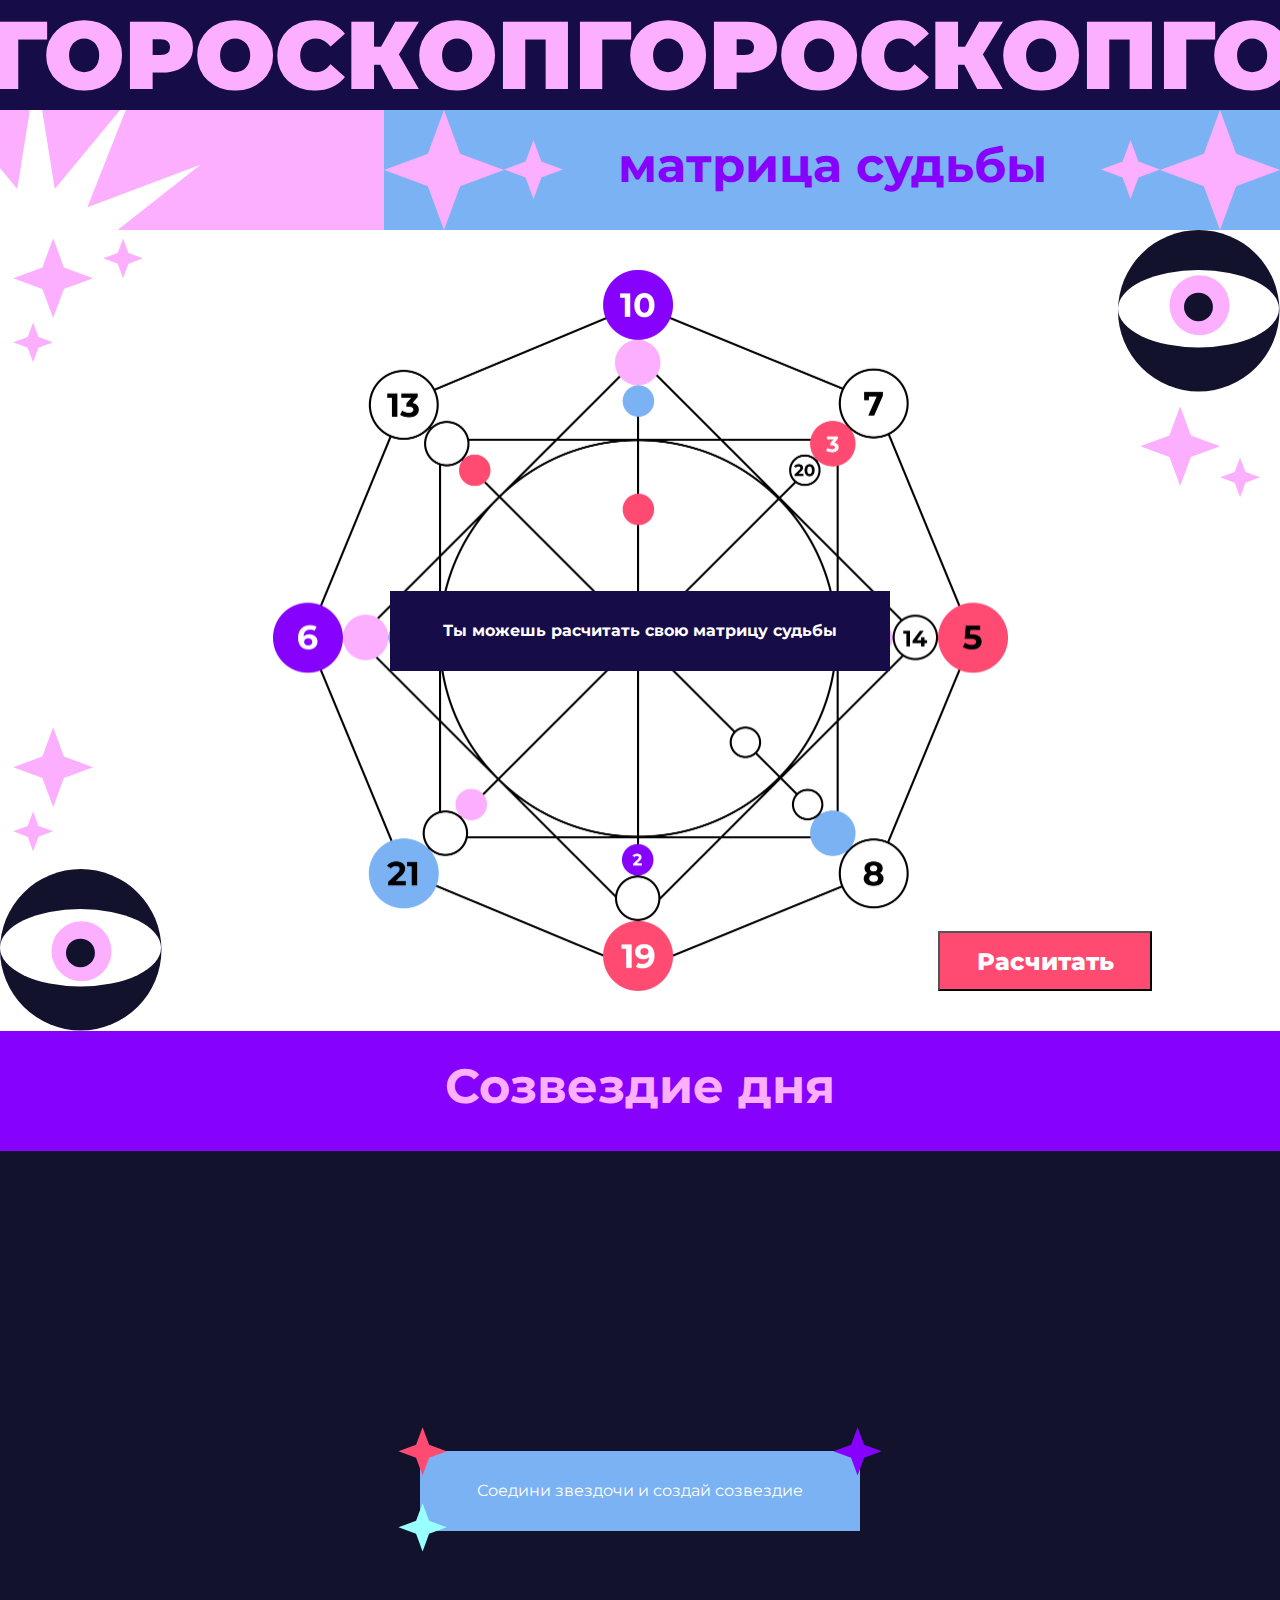
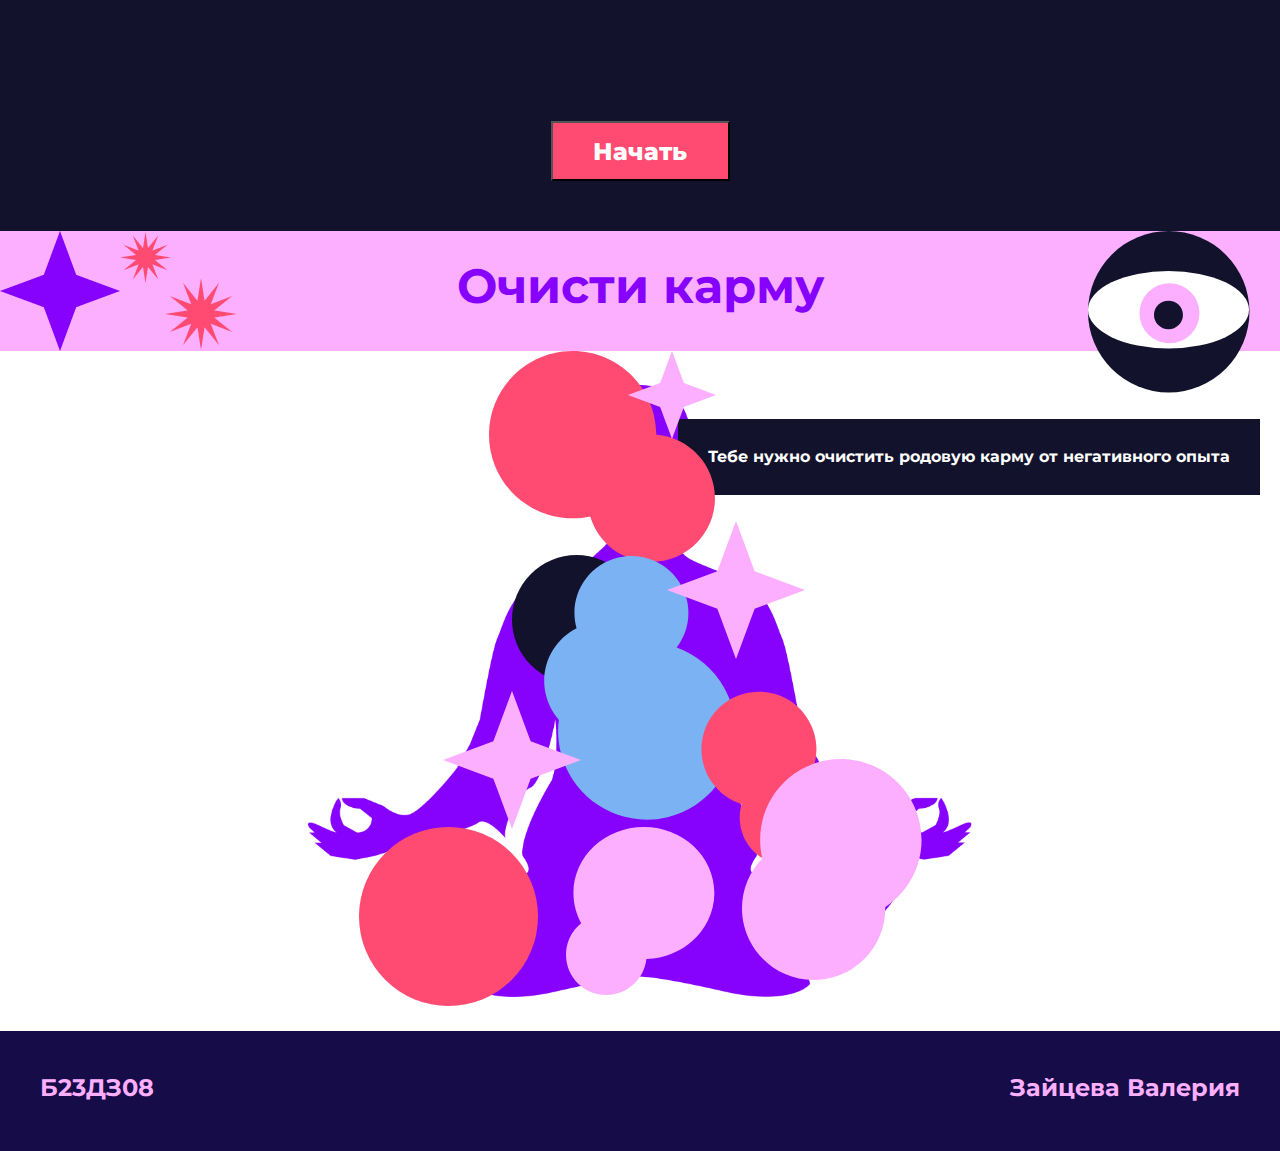
==== index.html @ 7c985f4f "create" ====
<!DOCTYPE html>
<html lang="en">
  <head>
    <meta charset="utf-8" />
    <meta http-equiv="X-UA-Compatible" content="IE=edge" />
    <meta name="viewport" content="width=device-width, initial-scale=1" />
    <title>Матрица судьбы</title>
    <script src="javascripts/ki.js"></script>
    <script src="./javascripts/jquery-3.7.1.js"></script>
    <script src="https://code.jquery.com/ui/1.13.2/jquery-ui.js"></script>

    <link rel="stylesheet" href="./css/reset.css" />
    <link rel="stylesheet" href="./css/styile.css" />
    <link rel="preconnect" href="https://fonts.googleapis.com" />
    <link rel="preconnect" href="https://fonts.gstatic.com" crossorigin />
    <link
      href="https://fonts.googleapis.com/css2?family=Montserrat:ital,wght@0,100..900;1,100..900&display=swap"
      rel="stylesheet"
    />
  </head>
  <body>
    <div class="header">
      <div class="runframe">
        <h1 class="runtext">
          ГОРОСКОПГОРОСКОПГОРОСКОПГОРОСКОПГОРОСКОПГОРОСКОПГОРОСКОП
        </h1>
      </div>
      <div class="secondclock">
        <div class="pinkframe">
          <img class="star1" src="./img/Star352.png" />
        </div>
        <div class="blouframe">
          <img class="rhomb1" src="./img/Group28.png" />
          <h2 class="tx2">матрица судьбы</h2>
          <img class="rhomb2" src="./img/Group29.png" />
        </div>
      </div>
    </div>
    <div class="matrix">
      <div>
        <div class="big-eay-container">
          <img class="big-eay" src="./img/svg/big-eay.svg" />
          <img id="pupil" class="pupil" src="./img/svg/pupil.svg" />
        </div>
      </div>

      <div class="up-stars-container">
        <div class="up-big-star-container scale">
          <svg
            width="80"
            height="81"
            viewBox="0 0 80 81"
            fill="none"
            xmlns="http://www.w3.org/2000/svg"
          >
            <path
              id="up-big-star"
              d="M40.1389 0.333008L50.9051 29.428L80.0001 40.1941L50.9051 50.9602L40.1389 80.0552L29.3728 50.9602L0.277832 40.1941L29.3728 29.428L40.1389 0.333008Z"
              fill="#FCAFFF"
            />
          </svg>
        </div>

        <div class="up-small-star-container scale">
          <svg
            width="40"
            height="41"
            viewBox="0 0 80 81"
            fill="none"
            xmlns="http://www.w3.org/2000/svg"
          >
            <path
              id="up-small-star"
              d="M40.1389 0.333008L50.9051 29.428L80.0001 40.1941L50.9051 50.9602L40.1389 80.0552L29.3728 50.9602L0.277832 40.1941L29.3728 29.428L40.1389 0.333008Z"
              fill="#FCAFFF"
            />
          </svg>
        </div>
      </div>

      <div class="up-stars-left-container">
        <div class="up-small-up-left-star-container scale">
          <svg
            width="40"
            height="41"
            viewBox="0 0 80 81"
            fill="none"
            xmlns="http://www.w3.org/2000/svg"
          >
            <path
              id="up-big-star"
              d="M40.1389 0.333008L50.9051 29.428L80.0001 40.1941L50.9051 50.9602L40.1389 80.0552L29.3728 50.9602L0.277832 40.1941L29.3728 29.428L40.1389 0.333008Z"
              fill="#FCAFFF"
            />
          </svg>
        </div>

        <div class="up-big-left-star-container scale">
          <svg
            width="80"
            height="81"
            viewBox="0 0 80 81"
            fill="none"
            xmlns="http://www.w3.org/2000/svg"
          >
            <path
              id="up-big-star"
              d="M40.1389 0.333008L50.9051 29.428L80.0001 40.1941L50.9051 50.9602L40.1389 80.0552L29.3728 50.9602L0.277832 40.1941L29.3728 29.428L40.1389 0.333008Z"
              fill="#FCAFFF"
            />
          </svg>
        </div>

        <div class="up-small-left-star-container scale">
          <svg
            width="40"
            height="41"
            viewBox="0 0 80 81"
            fill="none"
            xmlns="http://www.w3.org/2000/svg"
          >
            <path
              id="up-small-star"
              d="M40.1389 0.333008L50.9051 29.428L80.0001 40.1941L50.9051 50.9602L40.1389 80.0552L29.3728 50.9602L0.277832 40.1941L29.3728 29.428L40.1389 0.333008Z"
              fill="#FCAFFF"
            />
          </svg>
        </div>
      </div>

      <div class="bottom-stars-container">
        <div class="bottom-big-star-container scale">
          <svg
            width="80"
            height="81"
            viewBox="0 0 80 81"
            fill="none"
            xmlns="http://www.w3.org/2000/svg"
          >
            <path
              id="bottom-big-star"
              d="M40.1389 0.333008L50.9051 29.428L80.0001 40.1941L50.9051 50.9602L40.1389 80.0552L29.3728 50.9602L0.277832 40.1941L29.3728 29.428L40.1389 0.333008Z"
              fill="#FCAFFF"
            />
          </svg>
        </div>

        <div class="bottom-small-star-container scale">
          <svg
            width="40"
            height="41"
            viewBox="0 0 80 81"
            fill="none"
            xmlns="http://www.w3.org/2000/svg"
          >
            <path
              id="bottom-small-star"
              d="M40.1389 0.333008L50.9051 29.428L80.0001 40.1941L50.9051 50.9602L40.1389 80.0552L29.3728 50.9602L0.277832 40.1941L29.3728 29.428L40.1389 0.333008Z"
              fill="#FCAFFF"
            />
          </svg>
        </div>
      </div>

      <div class="matrix-img-container">
        <img class="matrix-img" src="./img/matrix-image.png" />
        <div id="matrix-layout" class="matrix-layout">
          <div class="matrix-start-title">Ты можешь расчитать свою матрицу судьбы</div>
          <div class="matrix-form opacity">
            <div>
              <div class="matrix-form-up-main-title">Заполни анкету</div>
              <div class="matrix-form-up-main-description">Чтобы расчитать твою мартицу судьбы</div>
            </div>
            <form class="form-container">
              <input class="input" placeholder="Имя"/>
              <input class="input" placeholder="Дата рождения"/>
            </form>
            <div>
              <div class="sex-title">Пол</div>
              <div class="checkbox">
                <input type="checkbox"/>
                <div class="checkbox-title">Женский</div>
              </div>
              <div class="checkbox">
                <input type="checkbox"/>
                <div class="checkbox-title">Мужской</div>
              </div>
            </div>
            <div class="button-container-form-check-container">
              <button class="button-container-form-check">
                Расчитать
              </button>
            </div>
          </div>

          <div class="matrix-form-img-container opacity">
            <img src="" id="matrix-form-img" class="matrix-form-img"/>
          </div>
        </div>
        <button id="matrix-button-start" class="matrix-button-start">
          Расчитать
        </button>
      </div>

      <div class="big-eay-container-bottom">
        <img class="big-eay-bottom" src="./img/svg/big-eay.svg" />
        <img id="pupil-bottom" class="pupil-bottom" src="./img/svg/pupil.svg" />
      </div>
    </div>

    <div class="block_two">
      <div class="textfreame">
        <h2 class="tx3">Созвездие дня</h2>
      </div>
      <div class="constellation_container">
        <div id="start-create-constellation" class="start-create-constellation">
          <div class="title-container">
            <div class="constellation-star-left-up">
              <svg
                width="49"
                height="49"
                viewBox="0 0 80 81"
                fill="none"
                xmlns="http://www.w3.org/2000/svg"
              >
                <path
                  d="M40.1389 0.333008L50.9051 29.428L80.0001 40.1941L50.9051 50.9602L40.1389 80.0552L29.3728 50.9602L0.277832 40.1941L29.3728 29.428L40.1389 0.333008Z"
                  fill="#FF4B71"
                />
              </svg>
            </div>
            <div class="constellation-star-right-up">
              <svg
                width="49"
                height="49"
                viewBox="0 0 80 81"
                fill="none"
                xmlns="http://www.w3.org/2000/svg"
              >
                <path
                  d="M40.1389 0.333008L50.9051 29.428L80.0001 40.1941L50.9051 50.9602L40.1389 80.0552L29.3728 50.9602L0.277832 40.1941L29.3728 29.428L40.1389 0.333008Z"
                  fill="#8602FD"
                />
              </svg>
            </div>
            <div class="constellation-star-left-bottom">
              <svg
                width="49"
                height="49"
                viewBox="0 0 80 81"
                fill="none"
                xmlns="http://www.w3.org/2000/svg"
              >
                <path
                  d="M40.1389 0.333008L50.9051 29.428L80.0001 40.1941L50.9051 50.9602L40.1389 80.0552L29.3728 50.9602L0.277832 40.1941L29.3728 29.428L40.1389 0.333008Z"
                  fill="#99FFFFFF"
                />
              </svg>
            </div>

            <div class="title-constellation">
              Соедини звездочи и создай созвездие
            </div>
          </div>
          <button class="button-container scale">Начать</button>
        </div>
        <div id="run-create-constellation" class="run-create-constellation">
          <div id="constellation-sky" class="constellation-sky"></div>
          <div id="constellation-sky-draw" class="constellation-sky-draw"></div>
<!--          <button class="constellation-button">Попробовать сначала</button>-->
          <div id="modal-container" class="modal-container">
            <div class="modal-constellation">Ты молодец! Ты настоящая звезда!</div>
          </div>
        </div>

      </div>
    </div>

    <div class="block_three">
      <div class="textfreame_3">
        <h2 class="tx4">Очисти карму</h2>
        <img class="star" src="./img/Star1.png" />
        <img class="group_stars" src="./img/Group1.png" />
        <div class="big-eay-container-bottom-karma">
          <img class="big-eay-bottom" src="./img/svg/big-eay.svg" />
          <img id="pupil-bottom-karma" class="pupil-bottom" src="./img/svg/pupil.svg" />
        </div>
      </div>
      <div class="karma-container">
        <img class="karma" src="./img/Union.png" />
        <div class="karma-container-title">
          <div class="karma-title">Тебе нужно очистить  родовую карму от негативного опыта</div>
        </div>
        <div id="karma-1" class="absolute karma-1">
          <svg width="226" height="212" viewBox="0 0 226 212" fill="none" xmlns="http://www.w3.org/2000/svg">
            <path fill-rule="evenodd" clip-rule="evenodd" d="M167.315 83.8514C167.315 83.7868 167.315 83.7223 167.315 83.6577C167.315 37.4548 129.861 0 83.6577 0C37.4548 0 0 37.4548 0 83.6577C0 129.861 37.4548 167.315 83.6577 167.315C89.6947 167.315 95.5824 166.676 101.257 165.461C109.062 191.802 133.447 211.018 162.321 211.018C197.49 211.018 226 182.507 226 147.338C226 113.85 200.15 86.3989 167.315 83.8514Z" fill="#FF4B71"/>
          </svg>
        </div>
        <div id="karma-2" class="absolute karma-2">
          <svg width="129" height="129" viewBox="0 0 129 129" fill="none" xmlns="http://www.w3.org/2000/svg">
            <circle cx="64.5" cy="64.5" r="64.5" fill="#12122C"/>
          </svg>
        </div>
        <div id="karma-3" class="absolute karma-3">
          <svg width="192" height="265" viewBox="0 0 192 265" fill="none" xmlns="http://www.w3.org/2000/svg">
            <path fill-rule="evenodd" clip-rule="evenodd" d="M132.66 92.5505C142.726 79.3771 146.984 61.9418 142.789 44.5698C135.406 13.9921 104.632 -4.81066 74.0544 2.57269C43.4767 9.95604 24.6739 40.7296 32.0573 71.3073C32.2241 71.9982 32.4028 72.683 32.5933 73.3617C8.68079 85.4081 -4.70286 112.707 1.85282 139.857C4.17183 149.461 8.71947 157.943 14.814 164.887C13.4978 175.267 14.0105 186.058 16.6122 196.833C28.1038 244.425 76.0006 273.69 123.593 262.198C171.185 250.706 200.45 202.81 188.958 155.218C181.682 125.082 159.809 102.295 132.66 92.5505Z" fill="#7BB2F4"/>
          </svg>
        </div>
        <div id="karma-4" class="absolute karma-4">
          <svg width="138" height="138" viewBox="0 0 138 138" fill="none" xmlns="http://www.w3.org/2000/svg">
            <path d="M69 0L87.6363 50.3637L138 69L87.6363 87.6363L69 138L50.3637 87.6363L0 69L50.3637 50.3637L69 0Z" fill="#FCAFFF"/>
          </svg>
        </div>
        <div id="karma-5" class="absolute karma-5">
          <svg width="88" height="88" viewBox="0 0 138 138" fill="none" xmlns="http://www.w3.org/2000/svg">
            <path d="M69 0L87.6363 50.3637L138 69L87.6363 87.6363L69 138L50.3637 87.6363L0 69L50.3637 50.3637L69 0Z" fill="#FCAFFF"/>
          </svg>
        </div>
        <div id="karma-6" class="absolute karma-6">
          <svg width="134" height="175" viewBox="0 0 134 175" fill="none" xmlns="http://www.w3.org/2000/svg">
            <path fill-rule="evenodd" clip-rule="evenodd" d="M108.92 84.8873C118.646 66.2302 117.737 42.9006 104.604 24.6619C86.0473 -1.10877 50.1131 -6.95707 24.3425 11.5993C-1.42818 30.1558 -7.27647 66.09 11.2799 91.8606C18.824 102.338 29.2404 109.522 40.6783 113.112C36.652 126.718 38.7389 141.974 47.6716 154.38C63.0008 175.669 92.6856 180.5 113.974 165.171C135.263 149.841 140.094 120.157 124.765 98.8678C120.451 92.8767 115 88.189 108.92 84.8873Z" fill="#FF4B71"/>
          </svg>
        </div>
        <div id="karma-7" class="absolute karma-7">
          <svg width="180" height="221" viewBox="0 0 180 221" fill="none" xmlns="http://www.w3.org/2000/svg">
            <path fill-rule="evenodd" clip-rule="evenodd" d="M143.294 148.104C165.147 133.66 179.562 108.872 179.562 80.7168C179.562 36.1381 143.424 0 98.8457 0C54.267 0 18.1289 36.1381 18.1289 80.7168C18.1289 87.1409 18.8794 93.3897 20.2974 99.3803C7.73643 112.288 0 129.914 0 149.348C0 188.92 32.0798 221 71.6523 221C111.225 221 143.305 188.92 143.305 149.348C143.305 148.932 143.301 148.517 143.294 148.104Z" fill="#FCAFFF"/>
          </svg>
        </div>
        <div id="karma-8" class="absolute karma-8">
          <svg width="149" height="168" viewBox="0 0 149 168" fill="none" xmlns="http://www.w3.org/2000/svg">
            <path fill-rule="evenodd" clip-rule="evenodd" d="M80.3795 132.057C118.142 130.834 148.355 101.749 148.355 66.0484C148.355 29.5709 116.813 0 77.9032 0C38.9939 0 7.45161 29.5709 7.45161 66.0484C7.45161 76.8986 10.2423 87.1377 15.1876 96.1693C5.93127 103.555 0 114.931 0 127.694C0 149.954 18.0458 168 40.3064 168C61.0929 168 78.2042 152.265 80.3795 132.057Z" fill="#FCAFFF"/>
          </svg>
        </div>
        <div id="karma-9" class="absolute karma-9">
          <svg width="179" height="179" viewBox="0 0 179 179" fill="none" xmlns="http://www.w3.org/2000/svg">
            <circle cx="89.5" cy="89.5" r="89.5" fill="#FF4B71"/>
          </svg>
        </div>
        <div id="karma-10" class="absolute karma-10">
          <svg width="138" height="138" viewBox="0 0 138 138" fill="none" xmlns="http://www.w3.org/2000/svg">
            <path d="M69 0L87.6363 50.3637L138 69L87.6363 87.6363L69 138L50.3637 87.6363L0 69L50.3637 50.3637L69 0Z" fill="#FCAFFF"/>
          </svg>
        </div>
      </div>

    </div>

    <div class="Footer">
      <h3 class="left-text">Б23ДЗ08</h3>
      <h3 class="right-text">Зайцева Валерия</h3>
    </div>
  </body>
</html>
---- css/styile.css ----
body {
  -webkit-user-select: none;  /* Chrome all / Safari all */
  -moz-user-select: none;     /* Firefox all */
  -ms-user-select: none;      /* IE 10+ */
  user-select: none;          /* Likely future */
}

.runframe {
  display: flex;
  height: 120px;
  background: #160C47;
  overflow: hidden;
  margin-top: -10px;
  margin-left: -10px;
  width:fit-content;
  overflow: hidden;
  }

.runtext{
  font-family: "Montserrat", sans-serif;
  font-size: 96px ;
  font-weight: 900;
  white-space: nowrap;
  line-height: 150px;
  animation: marquee 4s infinite linear;
  color: #FCAFFF;
   margin-top: -10px;
}

@keyframes marquee{
 0% {
  transform: translateX(0)
  }
  100% {
   transform: translateX(-2240px)
    }
}


.header{
  overflow: hidden;
  width: 100%;
}

.secondclock{
  display: flex;
  width: 100%;
  height: 120px;
}

.pinkframe{
  width: 30%;
  background: #FCAFFF;
  overflow: hidden;
}

.blouframe{
  width: 70%;
  display: flex;
  justify-content: center;
  align-items: center;
  background: #7BB2F4;
}

.star1{
  margin-top: -10%;
  margin-left: -40%;
}

.tx2{
  font-family: "Montserrat", sans-serif;
  font-size: 48px ;
  font-weight: 700;
  color: #8602FD;
  margin-top: -10px;
 }

.rhomb1{
  position: absolute;
  left: 30%;
}
.rhomb2{
  position: absolute;
  right: 0;
}

.block_one{

  width: 10%;
}

.block_1_1{
  left: 0px;

}

.blokki{
  display: block;


}

.block_1_3{
  margin-left: 100px;
}

.block_1_2{
  margin-top: 20px;
}

.block_1_4{
  display: block;
  margin-right: auto;
}






.tx3{
  font-family: "Montserrat", sans-serif;
  font-size: 48px ;
  font-weight: 700;
  color: #FCAFFF;
  margin-top: -10px;
}





.textfreame_3{
   height: 120px;
    background: #FCAFFF;
    width:100%;
    justify-content: center;
    align-items: center;
    display: flex;
}

.tx4{
  font-family: "Montserrat", sans-serif;
  font-size: 48px ;
  font-weight: 700;
  color: #8602FD;
  margin-top: -10px;
}

.star{
  position: absolute;
  left: 0;
}

.group_stars{
  position: absolute;
  left: 120px;
}



.Footer{
  height: 120px;
  background: #160C47;
  width:100%;
}

.left-text {
  font-family: "Montserrat", sans-serif;
  font-size: 24px;
  font-weight: 700;
  color: #FCAFFF;
  margin-left: 40px;
  float: left;
  margin-top: 45px;

}

.right-text {
  font-family: "Montserrat", sans-serif;
  font-size: 24px;
  font-weight: 700;
  color: #FCAFFF;
  margin-right: 40px;
  float: right;
  margin-top: 45px;
}

.y-1{
  width: 150px;
  height: 150px;
  border-radius: 100%;
  border: 5px solid #12122C;
  position: absolute;
  float: left;
  bottom: 0;
    left: 0;
}

.y-2{
  width: 40px;
  height: 40px;
  border-radius: 100%;
  background-color:#000000;
  position: absolute;
  float: left;
  border: 20px solid #FCAFFF;
  left: 70px;
  bottom: 35px;
}

.matrix {
  width: 100%;
  display: flex;
  flex-direction: column;
  height:auto;
  justify-content: center;
  align-items: center;
  position: relative;
  padding-top: 40px;
  padding-bottom: 40px;
}

.matrix-img-container {
  width: 100%;
  height: 100%;
  display: flex;
  justify-content: center;
  align-items: center;
  position: relative;
  z-index: 0;
}

.matrix-layout {
  width: 400px;
  height: 80px;
  background-color: #160C47;
  position: absolute;
  display: flex;
  justify-content: center;
  align-items: center;
  padding-right: 50px;
  padding-left: 50px;
  transition: width 0.5s ease, height 0.5s ease;
}

.matrix-button-start {
  background-color: #FF4B71;
  height: 60px;
  width: 214px;
  display: flex;
  justify-content: center;
  align-items: center;
  font-family: "Montserrat", sans-serif;
  font-size: 24px;
  font-weight: 800;
  color: white;
  position: absolute;
  bottom: 0px;
  right: 10%;
}

.matrix-form-up-main-title {
  font-size: 24px;
  font-family: "Montserrat", sans-serif;
  font-weight: 700;
  color: white;
  text-align: center;
}

.matrix-form-up-main-description {
  font-size: 16px;
  font-family: "Montserrat", sans-serif;
  font-weight: 500;
  color: white;
  text-align: center;
  margin-top: 5px;
}

.form-container {
  margin-top: 45px;
  display: flex;
  flex-direction: column;
  justify-content: center;
  align-items: center;
  gap: 15px;
}

.input {
  width: 440px;
  height: 40px;
  padding-left: 20px;
}

.input::placeholder {
    font-family: "Montserrat", sans-serif;
    font-size: 16px;
    font-weight: 200;
    color: #160C47;
}

.sex-title {
  font-family: "Montserrat", sans-serif;
  font-size: 16px;
  font-weight: 400;
  color: white;
  margin-top: 15px;
}

.checkbox {
  display: flex;
  gap: 10px;
  margin-top: 10px;
}

.checkbox-title {
  font-family: "Montserrat", sans-serif;
  font-size: 16px;
  font-weight: 400;
  color: white;
}

.button-container-form-check-container {
  width: 100%;
  display: flex;
  justify-content: center;
  align-items: center;
}

.button-container-form-check {
  width: 214px;
  height: 60px;
  background-color: #FF4B71;
  font-family: "Montserrat", sans-serif;
  font-size: 24px;
  font-weight: 800;
  color: white;
  margin-top: 20px;
}

.matrix-form-img-container {
  display: none;
  object-fit: contain;
  overflow: hidden;
}

.matrix-form-img {
  width: 902px;
  height: 550px;
}


.matrix-start-title {
    font-family: "Montserrat", sans-serif;
    font-size: 16px;
    font-weight: 700;
    color: white;
    position: absolute;

}

.matrix-form {
  display: none;
  justify-content: center;
  align-items: center;
}

@keyframes fadeIn {
  0% {
    opacity: 0;
  }
  100% {
    opacity: 1;
  }
}

.opacity {
  animation: fadeIn 1.2s ease-in-out;
}

.matrix-img {
  width: 735px;
  height: 721px;
}

.big-eay-container {
  width: auto;
  position: absolute;
  top: 0;
  right: 0;
  display: flex;
  justify-content: center;
  align-items: center;
}

.big-eay {
  width: 162px;
  height: 162px;
  z-index: 0;
  position: relative;
  display: flex;
  justify-content: center;
  align-items: center;
}

.pupil {
  top: 28%;
  width: 61px;
  height: 61px;
  position: absolute;
  z-index: 10;
}


.big-eay-container-bottom {
  width: auto;
  position: absolute;
  bottom: 0;
  left: 0;
  display: flex;
  justify-content: center;
  align-items: center;
}

.big-eay-bottom {
  width: 162px;
  height: 162px;
  z-index: 0;
  position: relative;
  display: flex;
  justify-content: center;
  align-items: center;
}

.pupil-bottom {
  top: 32%;
  width: 61px;
  height: 61px;
  position: absolute;
  z-index: 10;
}

.up-stars-container {
  position: absolute;
  top: 22%;
  right: 0;
  z-index: 10;

}

.up-big-star-container {
  position: relative;
  top: 0;
  right: 60px;

}

.up-small-star-container {
  position: absolute;
  top: 60%;
  right: 20px;
}

.bottom-stars-container {
  position: absolute;
  bottom: 22%;
  left: 1%;
  z-index: 10;
}

.up-big-star-container {
  position: relative;
  top: 0;
  right: 60px;
}

.up-small-star-container {
  position: absolute;
  top: 60%;
  right: 20px;
}

.scale {
  transition: transform 0.3s ease;
  cursor: pointer;
}

.scale:hover {
  transform: scale(1.5);
}

.up-stars-left-container {
  position: absolute;
  top: 1%;
  left: 1%;
  z-index: 10;
}

.up-small-up-left-star-container {
  position: absolute;
  top: 0%;
  left: 90px;
}

/*
  Second page "Create constellation"
*/

.block_two {
  height: 800px;
  position: relative;
}

.textfreame{
  height: 15%;
  background: #8602FD;
  width:100%;
  justify-content: center;
  align-items: center;
  display: flex;
}

.constellation_container{
  height: 85%;
  width: 100%;
  background-color: #12122C;
}

.start-create-constellation{
  width: 100%;
  height: 100%;
  display: flex;
  flex-direction: column;
  justify-content: center;
  align-items: center;
  display: flex;
}

.button-container {
  width: 179px;
  height: 60px;
  background-color: #FF4B71;
  font-family: "Montserrat", sans-serif;
  font-size: 24px;
  font-weight: 800;
  color: white;
  position: absolute;
  bottom: 50px;
  cursor: pointer;
}

.button-container:hover {
  background-color: #7BB2F4;
}

.run-create-constellation {
  width: 100%;
  height: 100%;
  display: none;
  justify-content: center;
  align-items: center;
}

.title-container {
  width: 440px;
  height: 80px;
  background-color: #7BB2F4;
  display: flex;
  justify-content: center;
  align-items: center;
  position: relative;
}

.title-constellation {
    font-family: "Montserrat", sans-serif;
    font-size: 16px;
    font-weight: 400;
    color: white;
}

.constellation-star-left-up {
  position: absolute;
  top: -30%;
  left: -5%;
}

.constellation-star-right-up{
  position: absolute;
  top: -30%;
  right: -5%;
}

.constellation-star-left-bottom {
    position: absolute;
    bottom: -30%;
    left: -5%;
}

.constellation-sky {
  width: 100%;
  height: 500px;
  position: relative;
}

.constellation-sky-draw {
  width: 100%;
  height: 100%;
  position: absolute;
}

.constellation-button {
  position: absolute;
  width: 375px;
  height: 60px;
  background-color: #FF4B71;
  bottom: 2%;
  font-family: "Montserrat", sans-serif;
  font-size: 24px;
  font-weight: 800;
  color: white;
  display: none;
}

.modal-container {
  width: 100%;
  height: 100%;
  position: absolute;
  display: none;
  justify-content: center;
  align-items: center;
}

.modal-constellation {
  width: 590px;
  height: 80px;
  background-color: #FF4B71;
  display: flex;
  justify-content: center;
  align-items: center;
  font-size: 16px;
  font-weight: 400;
  color: white;
  font-family: "Montserrat", sans-serif;
}

/* Three screen */

.block_three {
  height: 800px;
  background-color: white;
  position: relative;
}

.textfreame_3 {
  height: 15%;
}

.karma-container {
  height: 85%;
  display: flex;
  justify-content: center;
  align-items: center;
  position: relative;
}

.karma{
  width: 100%;
  height: 90%;
  object-fit: contain;
  margin-top:100px ;
  margin-bottom:100px ;
  display: block;
  margin-left: auto;
  margin-right: auto;
}

.absolute {
  position: absolute;
}

.karma-1 {
  top: 0;
  margin-left: -6%;
}

.karma-2 {
    top: 30%;
    margin-left: -10%;
}

.karma-3 {
    top: 30%;
    margin-left: 0%;
}

.karma-4 {
    top: 25%;
    margin-left: 15%;
}

.karma-5 {
    top: 0;
    margin-left: 5%;
}

.karma-6 {
    top: 50%;
    margin-left: 20%;
}

.karma-7 {
  top: 60%;
  margin-left: 30%;
}

.karma-8 {
  top: 70%;
  margin-left: 0%;
}

.karma-9 {
  top: 70%;
  margin-left: -30%;
}

.karma-10 {
  top: 50%;
  margin-left: -20%;
}

.karma-container-title {
  background-color: #12122C;
  padding: 30px;
  padding-bottom: 10px;
  display: flex;
  justify-content: center;
  align-items: center;
  position: absolute;
  top: 10%;
  right: 20px;
}

.karma-title {
    font-family: "Montserrat", sans-serif;
    font-size: 16px;
    font-weight: 700;
    color: white;
    text-align: center;
    margin-bottom: 20px;
}

.big-eay-container-bottom-karma {
  width: auto;
  position: absolute;
  top: 0;
  right: 30px;
  display: flex;
  justify-content: center;
  align-items: center;
}
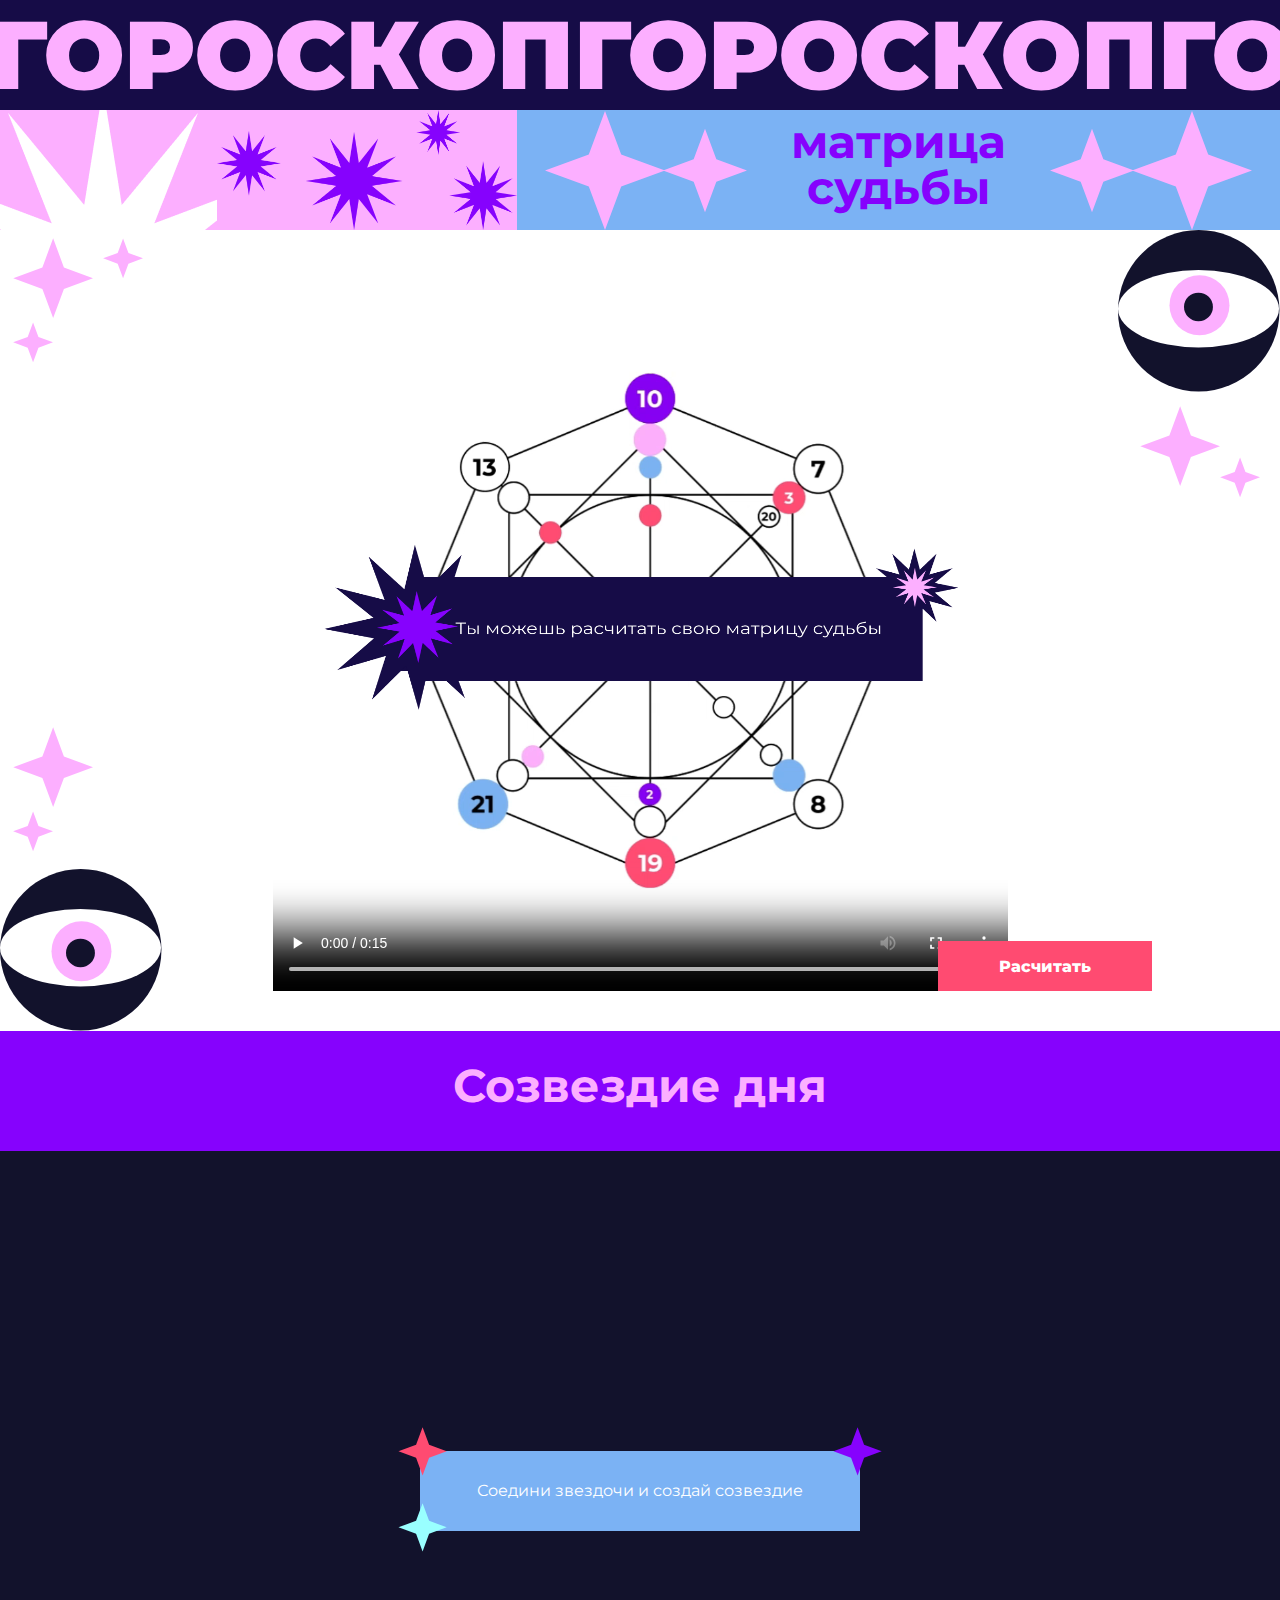
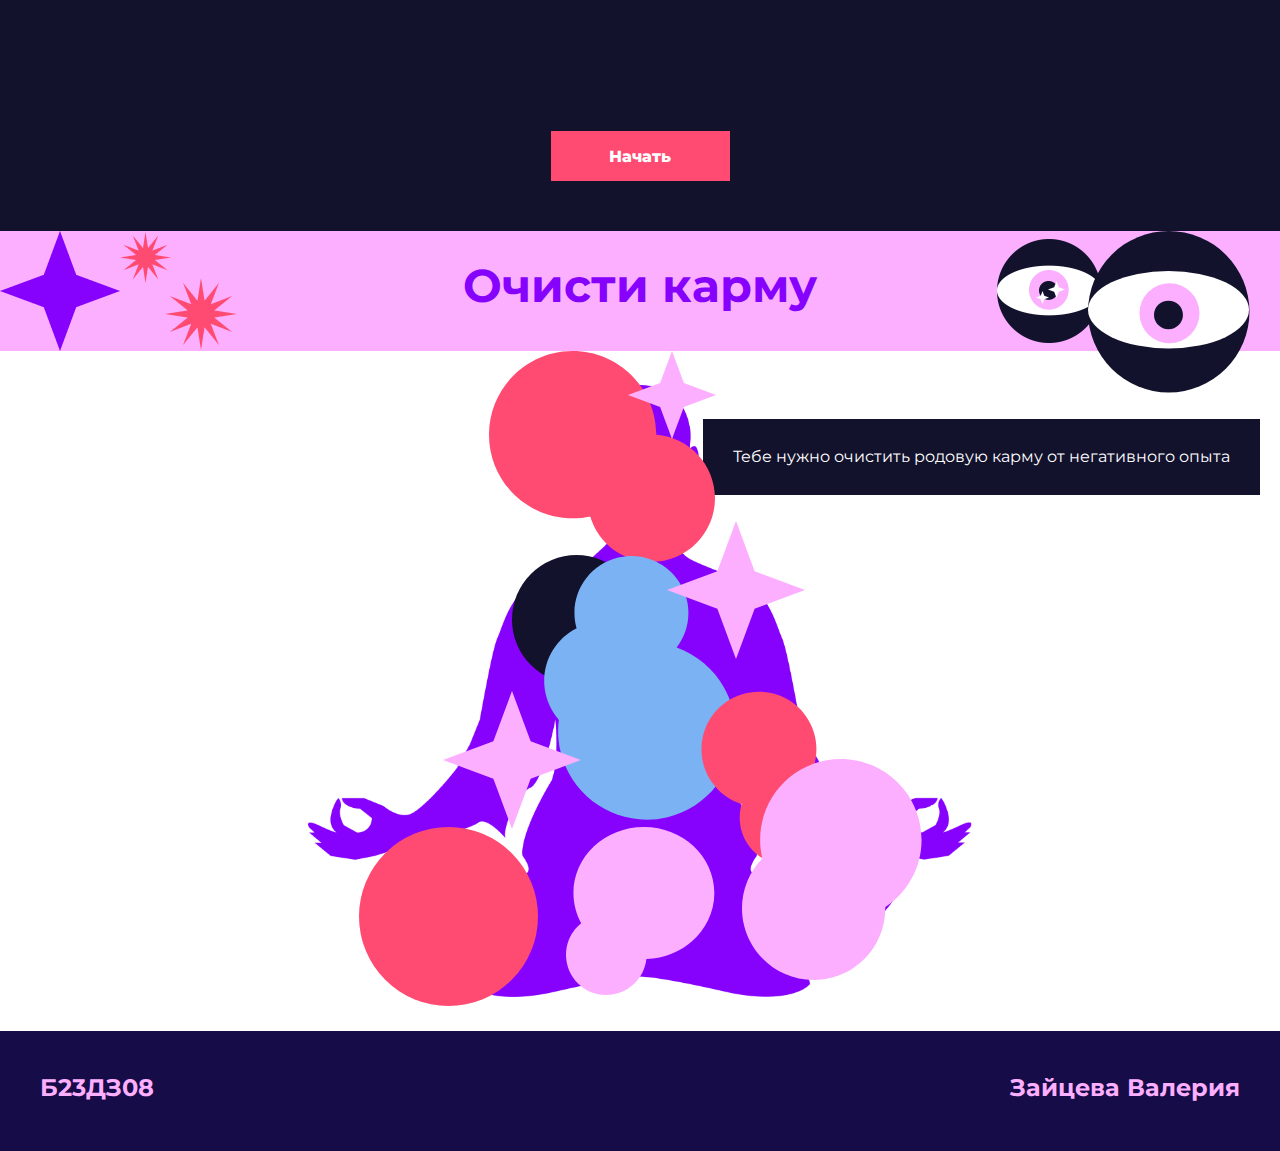
==== commit 63cb2460: "update video and another" ====
--- a/index.html
+++ b/index.html
@@ -29,10 +29,25 @@
         <div class="pinkframe">
           <img class="star1" src="./img/Star352.png" />
         </div>
+        <img class='starGroup' src="./img/starGroup.png"/>
         <div class="blouframe">
-          <img class="rhomb1" src="./img/Group28.png" />
+          <div class="left-star-container">
+            <svg class="left-max-star" width="120" height="119" viewBox="0 0 120 119" fill="none" xmlns="http://www.w3.org/2000/svg">
+              <path d="M60 0L76.2054 43.4296L120 59.5L76.2054 75.5704L60 119L43.7946 75.5704L0 59.5L43.7946 43.4296L60 0Z" fill="#FCAFFF"/>
+            </svg>
+            <svg class="left-mini-star scale-down" width="120" height="119" viewBox="0 0 120 119" fill="none" xmlns="http://www.w3.org/2000/svg">
+              <path d="M60 0L76.2054 43.4296L120 59.5L76.2054 75.5704L60 119L43.7946 75.5704L0 59.5L43.7946 43.4296L60 0Z" fill="#FCAFFF"/>
+            </svg>
+          </div>
           <h2 class="tx2">матрица судьбы</h2>
-          <img class="rhomb2" src="./img/Group29.png" />
+          <div class="right-star-container">
+            <svg class="right-mini-star scale-down" width="120" height="119" viewBox="0 0 120 119" fill="none" xmlns="http://www.w3.org/2000/svg">
+              <path d="M60 0L76.2054 43.4296L120 59.5L76.2054 75.5704L60 119L43.7946 75.5704L0 59.5L43.7946 43.4296L60 0Z" fill="#FCAFFF"/>
+            </svg>
+            <svg class="right-max-star" width="120" height="119" viewBox="0 0 120 119" fill="none" xmlns="http://www.w3.org/2000/svg">
+              <path d="M60 0L76.2054 43.4296L120 59.5L76.2054 75.5704L60 119L43.7946 75.5704L0 59.5L43.7946 43.4296L60 0Z" fill="#FCAFFF"/>
+            </svg>
+          </div>
         </div>
       </div>
     </div>
@@ -163,9 +178,15 @@
       </div>
 
       <div class="matrix-img-container">
-        <img class="matrix-img" src="./img/matrix-image.png" />
+<!--        <img src="./img/first-star.png" class="firstStar"/>-->
+<!--        <img src="./img/second-star.png" class="secondStar"/>-->
+        <video controls autoplay loop class="matrix-img matrix-video">
+          <source class="matrix-video" src="./img/matrixVideo.mp4" type="video/mp4">
+        </video>
         <div id="matrix-layout" class="matrix-layout">
-          <div class="matrix-start-title">Ты можешь расчитать свою матрицу судьбы</div>
+          <div class="matrix-start-title">
+            <img class="matrix-img-title" src="./img/up-first-title.png"/>
+          </div>
           <div class="matrix-form opacity">
             <div>
               <div class="matrix-form-up-main-title">Заполни анкету</div>
@@ -281,6 +302,7 @@
         <h2 class="tx4">Очисти карму</h2>
         <img class="star" src="./img/Star1.png" />
         <img class="group_stars" src="./img/Group1.png" />
+        <img class="img-eay" src="./img/eay.png"/>
         <div class="big-eay-container-bottom-karma">
           <img class="big-eay-bottom" src="./img/svg/big-eay.svg" />
           <img id="pupil-bottom-karma" class="pupil-bottom" src="./img/svg/pupil.svg" />
--- a/css/styile.css
+++ b/css/styile.css
@@ -3,6 +3,10 @@
   -moz-user-select: none;     /* Firefox all */
   -ms-user-select: none;      /* IE 10+ */
   user-select: none;          /* Likely future */
+}
+
+button {
+  border: 0px !important;
 }
 
 .runframe {
@@ -46,6 +50,7 @@
   display: flex;
   width: 100%;
   height: 120px;
+  position: relative;
 }
 
 .pinkframe{
@@ -57,9 +62,18 @@
 .blouframe{
   width: 70%;
   display: flex;
-  justify-content: center;
+  justify-content: space-between;
   align-items: center;
   background: #7BB2F4;
+  padding-left: 10%;
+  padding-right: 10%;
+}
+
+.starGroup {
+  position: relative;
+  width: 300px;
+  height: 100%;
+  background-color: #FCAFFF;
 }
 
 .star1{
@@ -69,11 +83,19 @@
 
 .tx2{
   font-family: "Montserrat", sans-serif;
-  font-size: 48px ;
+  font-size: 46px ;
   font-weight: 700;
   color: #8602FD;
   margin-top: -10px;
+  width: 100%;
+
+  text-align: center;
  }
+
+.up-first-title {
+width: 665px;
+  height: 180px;
+}
 
 .rhomb1{
   position: absolute;
@@ -120,7 +142,7 @@
 
 .tx3{
   font-family: "Montserrat", sans-serif;
-  font-size: 48px ;
+  font-size: 46px ;
   font-weight: 700;
   color: #FCAFFF;
   margin-top: -10px;
@@ -141,7 +163,7 @@
 
 .tx4{
   font-family: "Montserrat", sans-serif;
-  font-size: 48px ;
+  font-size: 46px ;
   font-weight: 700;
   color: #8602FD;
   margin-top: -10px;
@@ -244,15 +266,39 @@
   transition: width 0.5s ease, height 0.5s ease;
 }
 
+.firstStar {
+  position: absolute;
+  width: 168px;
+  height: 168px;
+  left: 27%;
+  top: 33%;
+  z-index: 20;
+}
+
+.secondStar {
+  position: absolute;
+  width: 168px;
+  height: 168px;
+  right: 28%;
+  bottom: 35%;
+
+}
+
+.threeStar {
+  position: absolute;
+  width: 168px;
+  height: 168px;
+}
+
 .matrix-button-start {
   background-color: #FF4B71;
-  height: 60px;
+  height: 50px;
   width: 214px;
   display: flex;
   justify-content: center;
   align-items: center;
   font-family: "Montserrat", sans-serif;
-  font-size: 24px;
+  font-size: 16px;
   font-weight: 800;
   color: white;
   position: absolute;
@@ -329,10 +375,10 @@
 
 .button-container-form-check {
   width: 214px;
-  height: 60px;
+  height: 50px;
   background-color: #FF4B71;
   font-family: "Montserrat", sans-serif;
-  font-size: 24px;
+  font-size: 16px;
   font-weight: 800;
   color: white;
   margin-top: 20px;
@@ -353,7 +399,7 @@
 .matrix-start-title {
     font-family: "Montserrat", sans-serif;
     font-size: 16px;
-    font-weight: 700;
+    font-weight: 400;
     color: white;
     position: absolute;
 
@@ -378,9 +424,54 @@
   animation: fadeIn 1.2s ease-in-out;
 }
 
+.left-star-container {
+  display: flex;
+  justify-content: center;
+  align-items: center;
+  position: relative;
+}
+
+.left-max-star {
+  position: absolute;
+  left: -100px;
+}
+
+.right-star-container {
+  display: flex;
+  justify-content: center;
+  align-items: center;
+  position: relative;
+}
+
+.right-max-star {
+  position: absolute;
+  right: -100px;
+}
+
+.scale-down {
+  transform: scale(0.7);
+}
 .matrix-img {
   width: 735px;
   height: 721px;
+
+}
+
+.img-eay {
+  position: absolute;
+  width: 104px;
+  height: 104px;
+  right: 14%;
+}
+
+.matrix-img-title {
+  width: 635px;
+  height: 171px;
+}
+.matrix-video {
+  position: relative;
+  object-fit: cover !important;
+  z-index: 0;
 }
 
 .big-eay-container {
@@ -391,6 +482,7 @@
   display: flex;
   justify-content: center;
   align-items: center;
+  z-index: 20;
 }
 
 .big-eay {
@@ -538,10 +630,10 @@
 
 .button-container {
   width: 179px;
-  height: 60px;
+  height: 50px;
   background-color: #FF4B71;
   font-family: "Montserrat", sans-serif;
-  font-size: 24px;
+  font-size: 16px;
   font-weight: 800;
   color: white;
   position: absolute;
@@ -611,11 +703,11 @@
 .constellation-button {
   position: absolute;
   width: 375px;
-  height: 60px;
+  height: 50px;
   background-color: #FF4B71;
   bottom: 2%;
   font-family: "Montserrat", sans-serif;
-  font-size: 24px;
+  font-size: 16px;
   font-weight: 800;
   color: white;
   display: none;
@@ -743,7 +835,7 @@
 .karma-title {
     font-family: "Montserrat", sans-serif;
     font-size: 16px;
-    font-weight: 700;
+    font-weight: 400;
     color: white;
     text-align: center;
     margin-bottom: 20px;
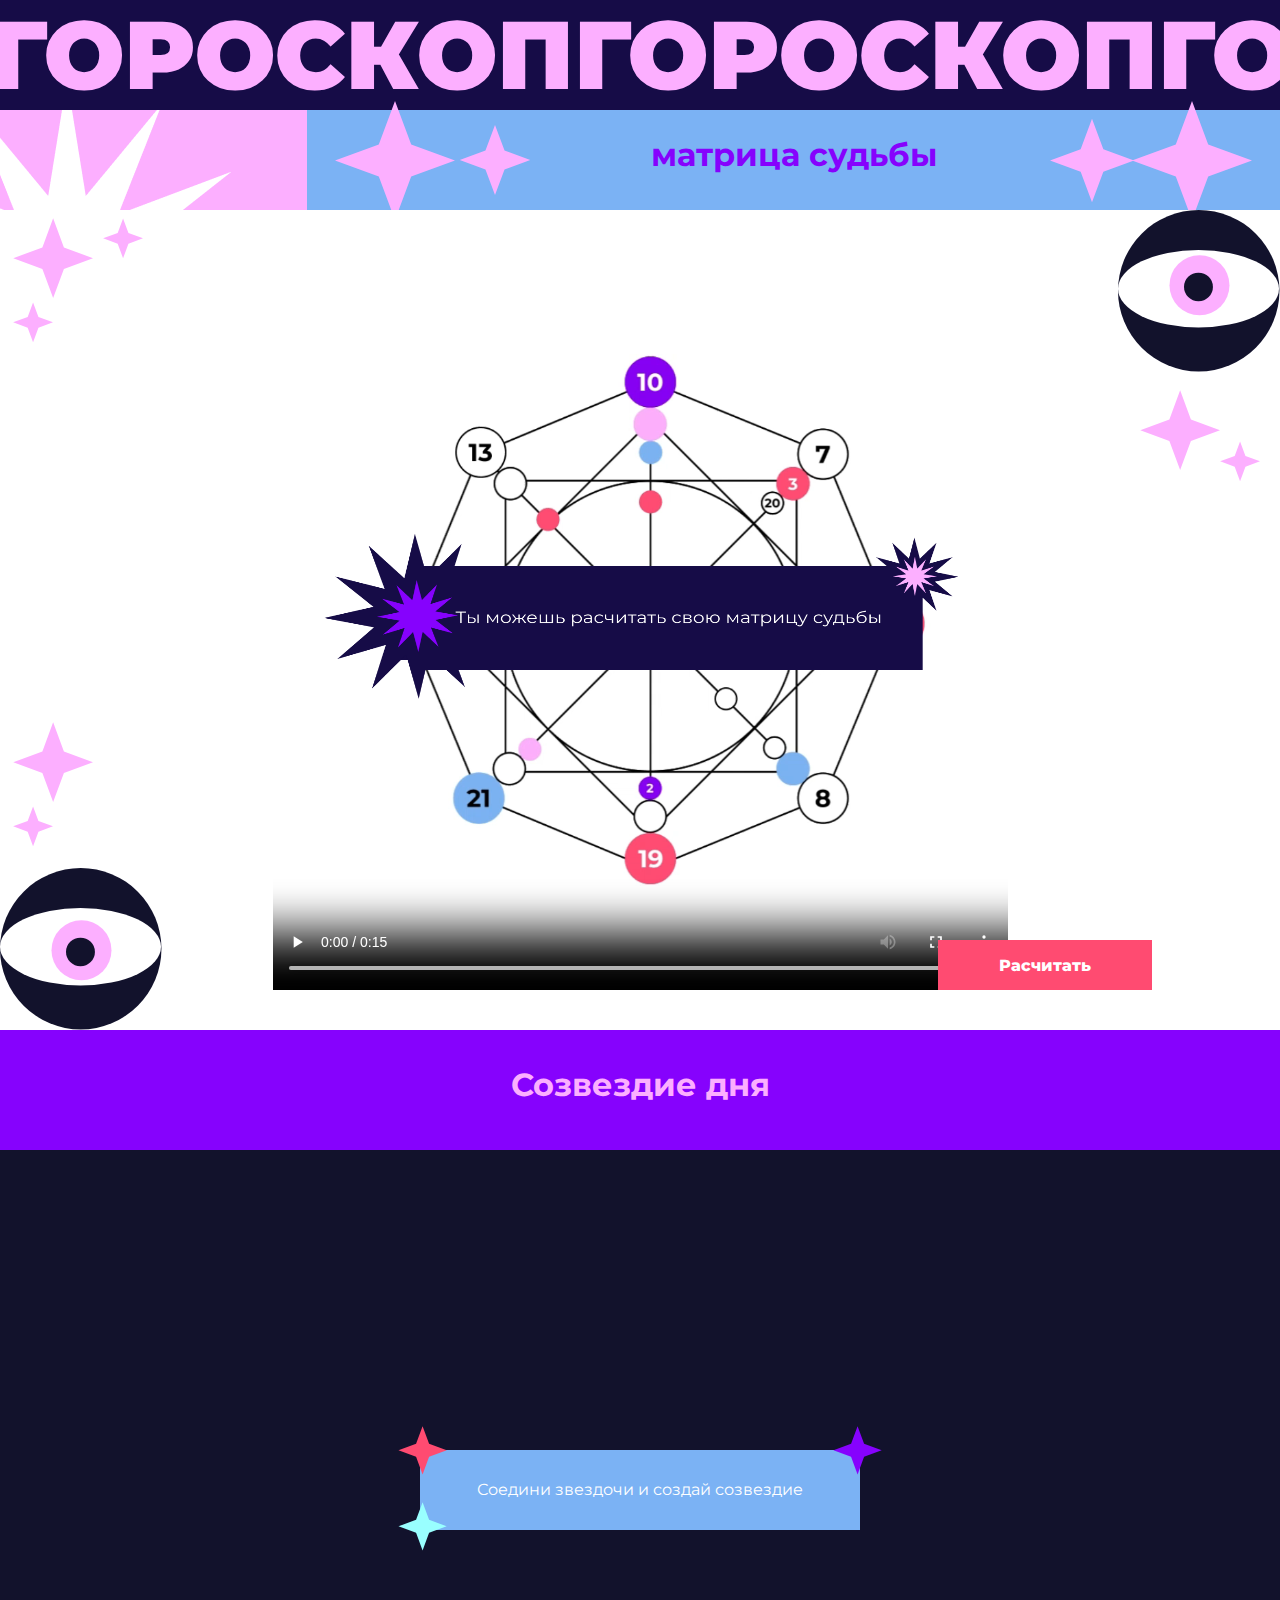
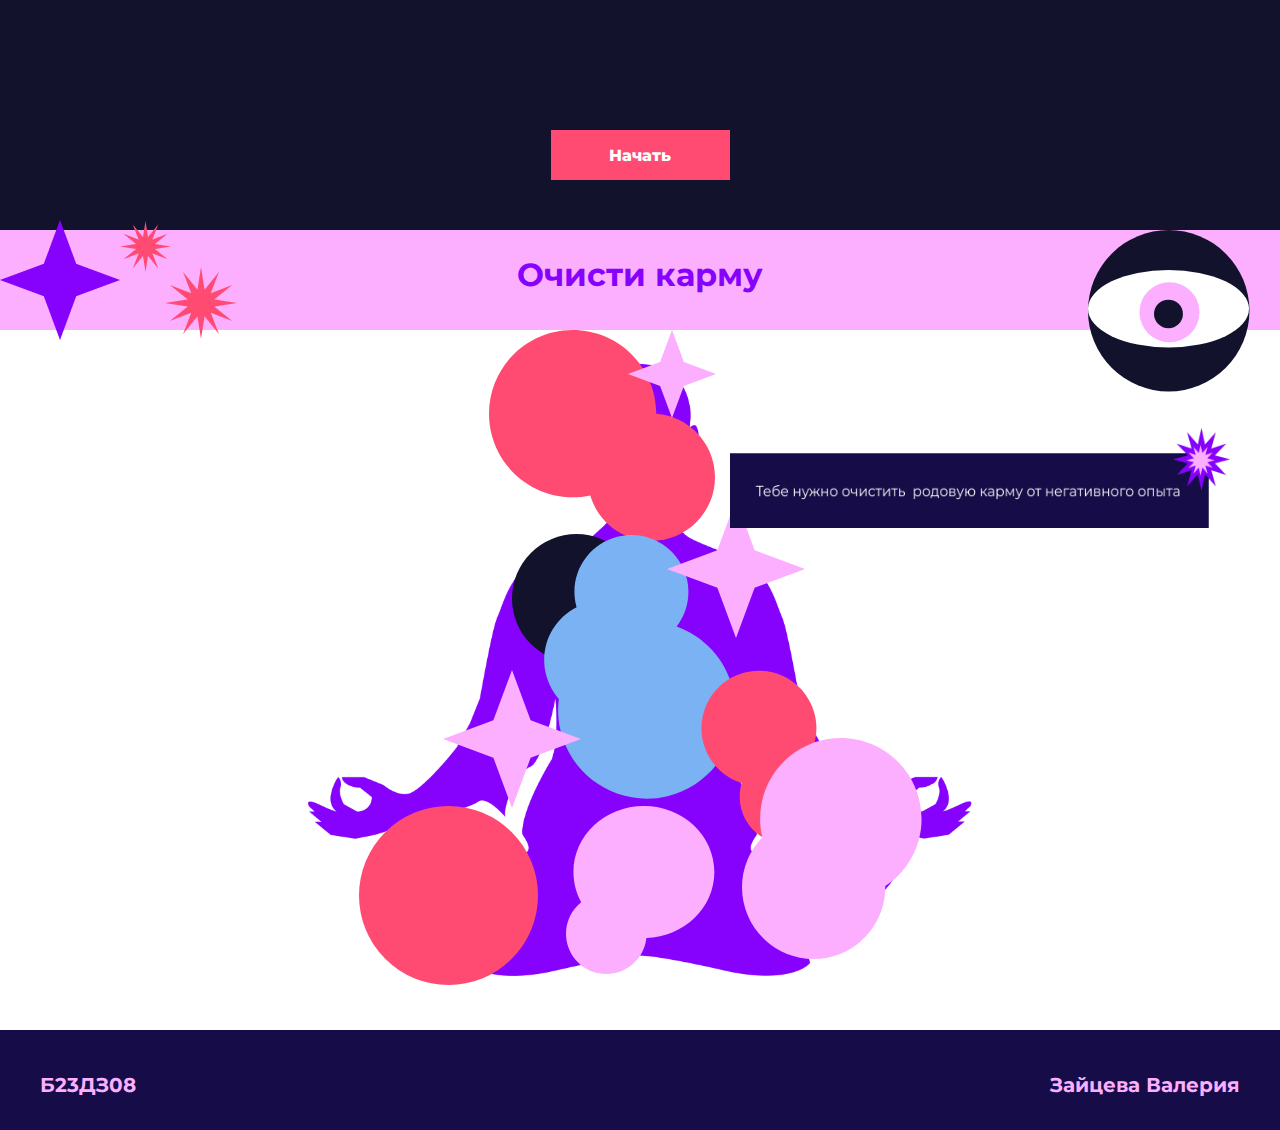
==== commit e9fc6151: "popa" ====
--- a/index.html
+++ b/index.html
@@ -207,8 +207,8 @@
                 <div class="checkbox-title">Мужской</div>
               </div>
             </div>
-            <div class="button-container-form-check-container">
-              <button class="button-container-form-check">
+            <div class="button-container-form-check-container scale">
+              <button class="button-container-form-check ">
                 Расчитать
               </button>
             </div>
@@ -218,7 +218,7 @@
             <img src="" id="matrix-form-img" class="matrix-form-img"/>
           </div>
         </div>
-        <button id="matrix-button-start" class="matrix-button-start">
+        <button id="matrix-button-start " class="matrix-button-start scale">
           Расчитать
         </button>
       </div>
@@ -310,9 +310,10 @@
       </div>
       <div class="karma-container">
         <img class="karma" src="./img/Union.png" />
-        <div class="karma-container-title">
+        <img class="karma-container-title" src="./img/Group 41.png" >
+       <!-- <div class="karma-container-title">
           <div class="karma-title">Тебе нужно очистить  родовую карму от негативного опыта</div>
-        </div>
+        </div>-->
         <div id="karma-1" class="absolute karma-1">
           <svg width="226" height="212" viewBox="0 0 226 212" fill="none" xmlns="http://www.w3.org/2000/svg">
             <path fill-rule="evenodd" clip-rule="evenodd" d="M167.315 83.8514C167.315 83.7868 167.315 83.7223 167.315 83.6577C167.315 37.4548 129.861 0 83.6577 0C37.4548 0 0 37.4548 0 83.6577C0 129.861 37.4548 167.315 83.6577 167.315C89.6947 167.315 95.5824 166.676 101.257 165.461C109.062 191.802 133.447 211.018 162.321 211.018C197.49 211.018 226 182.507 226 147.338C226 113.85 200.15 86.3989 167.315 83.8514Z" fill="#FF4B71"/>
--- a/css/styile.css
+++ b/css/styile.css
@@ -83,7 +83,7 @@
 
 .tx2{
   font-family: "Montserrat", sans-serif;
-  font-size: 46px ;
+  font-size: 44px ;
   font-weight: 700;
   color: #8602FD;
   margin-top: -10px;
@@ -142,7 +142,7 @@
 
 .tx3{
   font-family: "Montserrat", sans-serif;
-  font-size: 46px ;
+  font-size: 44px ;
   font-weight: 700;
   color: #FCAFFF;
   margin-top: -10px;
@@ -163,7 +163,7 @@
 
 .tx4{
   font-family: "Montserrat", sans-serif;
-  font-size: 46px ;
+  font-size: 44px ;
   font-weight: 700;
   color: #8602FD;
   margin-top: -10px;
@@ -472,6 +472,8 @@
   position: relative;
   object-fit: cover !important;
   z-index: 0;
+  width: 600 px;
+  height: 740px;
 }
 
 .big-eay-container {
@@ -641,9 +643,7 @@
   cursor: pointer;
 }
 
-.button-container:hover {
-  background-color: #7BB2F4;
-}
+
 
 .run-create-constellation {
   width: 100%;
@@ -821,7 +821,8 @@
 }
 
 .karma-container-title {
-  background-color: #12122C;
+  width: 500px;
+  height: 100px;
   padding: 30px;
   padding-bottom: 10px;
   display: flex;
@@ -830,6 +831,7 @@
   position: absolute;
   top: 10%;
   right: 20px;
+  z-index: 50; 
 }
 
 .karma-title {
@@ -850,3 +852,144 @@
   justify-content: center;
   align-items: center;
 }
+
+
+@media (max-width:1280px) {
+  .tx2{
+    font-weight: 700;
+    font-size: 32px ;
+  }
+  .tx3{
+    font-weight: 700;
+    font-size: 32px ;
+  }
+  .tx4{
+    font-weight: 700;
+    font-size: 32px ;
+  }
+  .starGroup{
+    display: none;
+  }
+  .img-eay{
+    display: none;
+  }
+  .left-text{
+    font-size: 20px ;
+  }
+  .right-text{
+    font-size: 20px ;
+  }
+  .secondclock{
+    height: 100px;
+  }
+  .textfreame_3{
+    height: 100px;
+ }
+ .Footer{
+  height: 100px;
+}
+.left-mini-star{
+  height: 100px;
+}
+
+}
+
+@media (max-width:1024px) {
+  .tx2{
+    font-weight: 700;
+    font-size: 32px ;
+  }
+  .tx3{
+    font-weight: 700;
+    font-size: 32px ;
+  }
+  .tx4{
+    font-weight: 700;
+    font-size: 32px ;
+  }
+  
+  .starGroup{
+    display: none;
+  }
+  .img-eay{
+    display: none;
+  }
+  .left-text{
+    font-size: 20px ;
+  }
+  .right-text{
+    font-size: 20px ;
+  }
+  .secondclock{
+    height: 100px;
+  }
+  .textfreame_3{
+    height: 100px;
+  }
+  .textfreame_3{
+    height: 100px;
+ }
+ .Footer{
+  height: 100px;
+}
+.left-mini-star{
+  height: 100px;
+}
+
+}
+
+@media (max-width:400px) {
+  .tx2{
+    font-weight: 700;
+    font-size: 20px ;
+  }
+  .tx3{
+    font-weight: 700;
+    font-size: 20px ;
+  }
+  .tx4{
+    font-weight: 700;
+    font-size: 20px ;
+  }
+  .starGroup{
+    display: none;
+  }
+  .img-eay{
+    display: none;
+  }
+  .left-text{
+    font-size: 20px ;
+  }
+  .right-text{
+    font-size: 20px ;
+  }
+  .secondclock{
+    height: 60px;
+  }
+  
+  .textfreame_3{
+    height: 60px;
+ }
+ .Footer{
+  height: 60px;
+}
+.pinkframe{
+  display: none;
+}
+.big-eay-container{
+  display: none;
+}
+.big-eay-container-bottom{
+  display: none;
+}
+.img-eay{
+  display: none;
+}
+.big-eay-container-bottom-karma{
+  display: none;
+}
+.up-stars-container{
+  display: none;
+}
+}
+
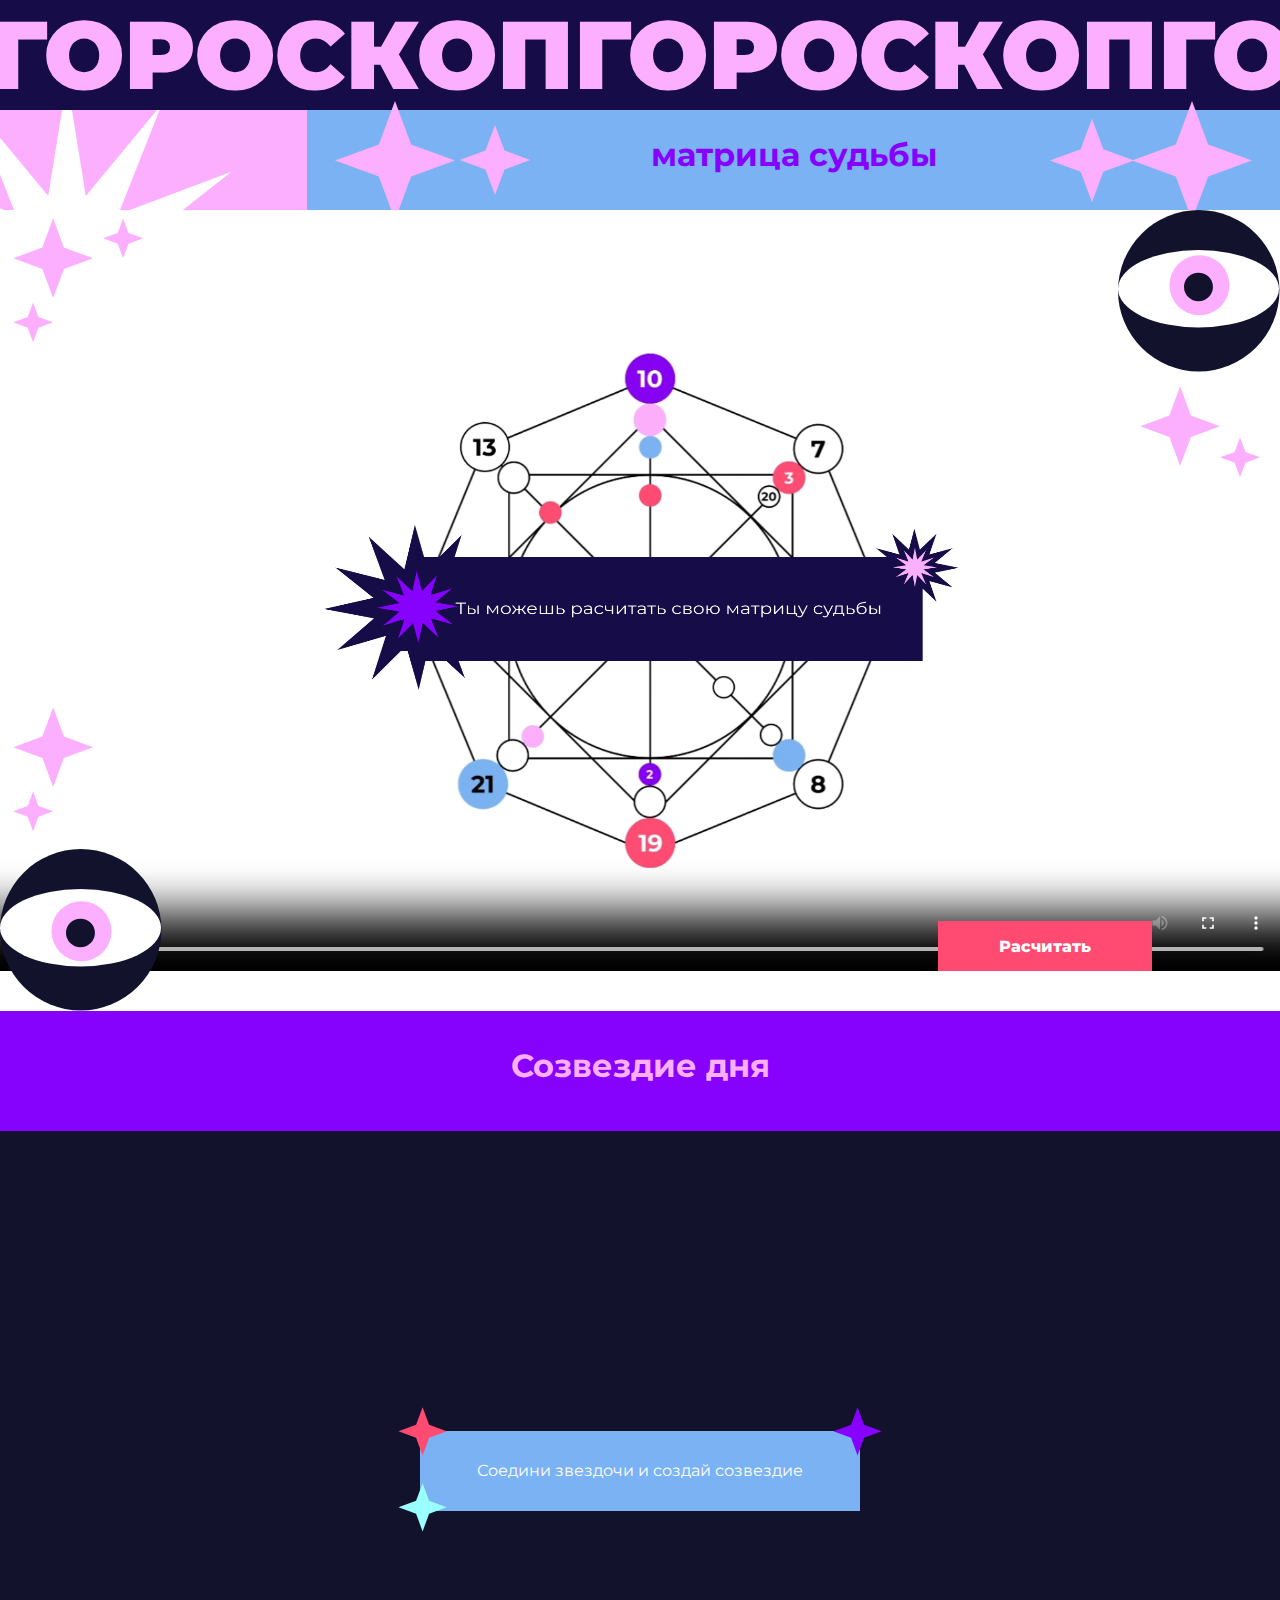
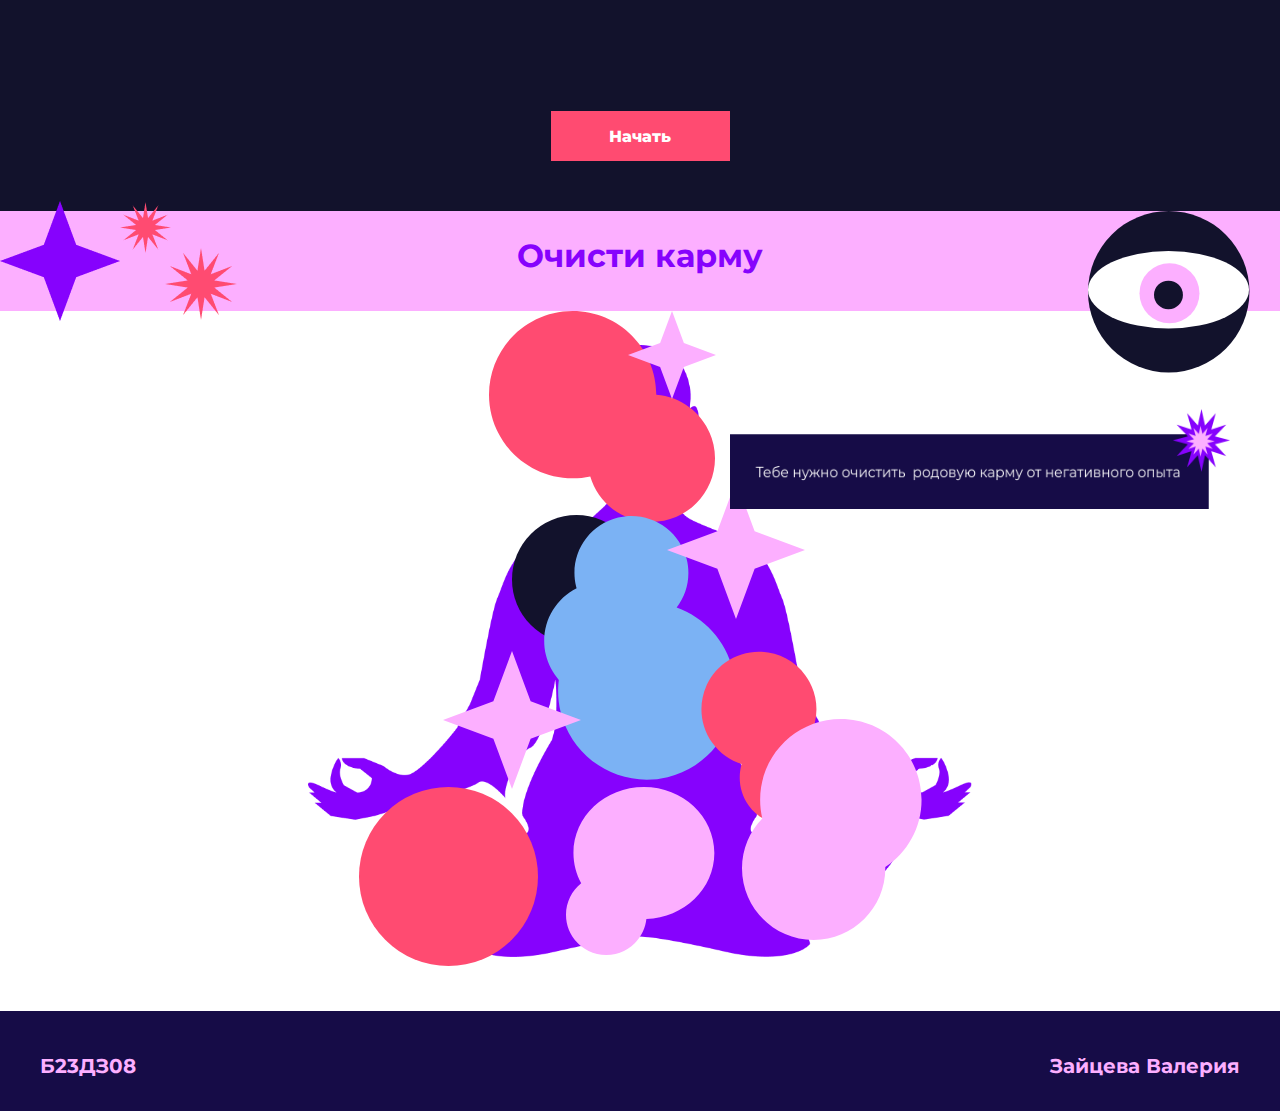
==== commit 39c38c77: "update block" ====
--- a/index.html
+++ b/index.html
@@ -314,52 +314,52 @@
        <!-- <div class="karma-container-title">
           <div class="karma-title">Тебе нужно очистить  родовую карму от негативного опыта</div>
         </div>-->
-        <div id="karma-1" class="absolute karma-1">
+        <div id="karma-1" class="absolute karma-1 karma-scale">
           <svg width="226" height="212" viewBox="0 0 226 212" fill="none" xmlns="http://www.w3.org/2000/svg">
             <path fill-rule="evenodd" clip-rule="evenodd" d="M167.315 83.8514C167.315 83.7868 167.315 83.7223 167.315 83.6577C167.315 37.4548 129.861 0 83.6577 0C37.4548 0 0 37.4548 0 83.6577C0 129.861 37.4548 167.315 83.6577 167.315C89.6947 167.315 95.5824 166.676 101.257 165.461C109.062 191.802 133.447 211.018 162.321 211.018C197.49 211.018 226 182.507 226 147.338C226 113.85 200.15 86.3989 167.315 83.8514Z" fill="#FF4B71"/>
           </svg>
         </div>
-        <div id="karma-2" class="absolute karma-2">
+        <div id="karma-2" class="absolute karma-2 karma-scale">
           <svg width="129" height="129" viewBox="0 0 129 129" fill="none" xmlns="http://www.w3.org/2000/svg">
             <circle cx="64.5" cy="64.5" r="64.5" fill="#12122C"/>
           </svg>
         </div>
-        <div id="karma-3" class="absolute karma-3">
+        <div id="karma-3" class="absolute karma-3 karma-scale">
           <svg width="192" height="265" viewBox="0 0 192 265" fill="none" xmlns="http://www.w3.org/2000/svg">
             <path fill-rule="evenodd" clip-rule="evenodd" d="M132.66 92.5505C142.726 79.3771 146.984 61.9418 142.789 44.5698C135.406 13.9921 104.632 -4.81066 74.0544 2.57269C43.4767 9.95604 24.6739 40.7296 32.0573 71.3073C32.2241 71.9982 32.4028 72.683 32.5933 73.3617C8.68079 85.4081 -4.70286 112.707 1.85282 139.857C4.17183 149.461 8.71947 157.943 14.814 164.887C13.4978 175.267 14.0105 186.058 16.6122 196.833C28.1038 244.425 76.0006 273.69 123.593 262.198C171.185 250.706 200.45 202.81 188.958 155.218C181.682 125.082 159.809 102.295 132.66 92.5505Z" fill="#7BB2F4"/>
           </svg>
         </div>
-        <div id="karma-4" class="absolute karma-4">
+        <div id="karma-4" class="absolute karma-4 karma-scale">
           <svg width="138" height="138" viewBox="0 0 138 138" fill="none" xmlns="http://www.w3.org/2000/svg">
             <path d="M69 0L87.6363 50.3637L138 69L87.6363 87.6363L69 138L50.3637 87.6363L0 69L50.3637 50.3637L69 0Z" fill="#FCAFFF"/>
           </svg>
         </div>
-        <div id="karma-5" class="absolute karma-5">
+        <div id="karma-5" class="absolute karma-5 karma-scale">
           <svg width="88" height="88" viewBox="0 0 138 138" fill="none" xmlns="http://www.w3.org/2000/svg">
             <path d="M69 0L87.6363 50.3637L138 69L87.6363 87.6363L69 138L50.3637 87.6363L0 69L50.3637 50.3637L69 0Z" fill="#FCAFFF"/>
           </svg>
         </div>
-        <div id="karma-6" class="absolute karma-6">
+        <div id="karma-6" class="absolute karma-6 karma-scale">
           <svg width="134" height="175" viewBox="0 0 134 175" fill="none" xmlns="http://www.w3.org/2000/svg">
             <path fill-rule="evenodd" clip-rule="evenodd" d="M108.92 84.8873C118.646 66.2302 117.737 42.9006 104.604 24.6619C86.0473 -1.10877 50.1131 -6.95707 24.3425 11.5993C-1.42818 30.1558 -7.27647 66.09 11.2799 91.8606C18.824 102.338 29.2404 109.522 40.6783 113.112C36.652 126.718 38.7389 141.974 47.6716 154.38C63.0008 175.669 92.6856 180.5 113.974 165.171C135.263 149.841 140.094 120.157 124.765 98.8678C120.451 92.8767 115 88.189 108.92 84.8873Z" fill="#FF4B71"/>
           </svg>
         </div>
-        <div id="karma-7" class="absolute karma-7">
+        <div id="karma-7" class="absolute karma-7 karma-scale">
           <svg width="180" height="221" viewBox="0 0 180 221" fill="none" xmlns="http://www.w3.org/2000/svg">
             <path fill-rule="evenodd" clip-rule="evenodd" d="M143.294 148.104C165.147 133.66 179.562 108.872 179.562 80.7168C179.562 36.1381 143.424 0 98.8457 0C54.267 0 18.1289 36.1381 18.1289 80.7168C18.1289 87.1409 18.8794 93.3897 20.2974 99.3803C7.73643 112.288 0 129.914 0 149.348C0 188.92 32.0798 221 71.6523 221C111.225 221 143.305 188.92 143.305 149.348C143.305 148.932 143.301 148.517 143.294 148.104Z" fill="#FCAFFF"/>
           </svg>
         </div>
-        <div id="karma-8" class="absolute karma-8">
+        <div id="karma-8" class="absolute karma-8 karma-scale">
           <svg width="149" height="168" viewBox="0 0 149 168" fill="none" xmlns="http://www.w3.org/2000/svg">
             <path fill-rule="evenodd" clip-rule="evenodd" d="M80.3795 132.057C118.142 130.834 148.355 101.749 148.355 66.0484C148.355 29.5709 116.813 0 77.9032 0C38.9939 0 7.45161 29.5709 7.45161 66.0484C7.45161 76.8986 10.2423 87.1377 15.1876 96.1693C5.93127 103.555 0 114.931 0 127.694C0 149.954 18.0458 168 40.3064 168C61.0929 168 78.2042 152.265 80.3795 132.057Z" fill="#FCAFFF"/>
           </svg>
         </div>
-        <div id="karma-9" class="absolute karma-9">
+        <div id="karma-9" class="absolute karma-9 karma-scale">
           <svg width="179" height="179" viewBox="0 0 179 179" fill="none" xmlns="http://www.w3.org/2000/svg">
             <circle cx="89.5" cy="89.5" r="89.5" fill="#FF4B71"/>
           </svg>
         </div>
-        <div id="karma-10" class="absolute karma-10">
+        <div id="karma-10" class="absolute karma-10 karma-scale">
           <svg width="138" height="138" viewBox="0 0 138 138" fill="none" xmlns="http://www.w3.org/2000/svg">
             <path d="M69 0L87.6363 50.3637L138 69L87.6363 87.6363L69 138L50.3637 87.6363L0 69L50.3637 50.3637L69 0Z" fill="#FCAFFF"/>
           </svg>
--- a/css/styile.css
+++ b/css/styile.css
@@ -2,7 +2,9 @@
   -webkit-user-select: none;  /* Chrome all / Safari all */
   -moz-user-select: none;     /* Firefox all */
   -ms-user-select: none;      /* IE 10+ */
-  user-select: none;          /* Likely future */
+  user-select: none;
+  width: 100%;
+
 }
 
 button {
@@ -44,6 +46,7 @@
 .header{
   overflow: hidden;
   width: 100%;
+  background-color: black;
 }
 
 .secondclock{
@@ -472,8 +475,7 @@
   position: relative;
   object-fit: cover !important;
   z-index: 0;
-  width: 600 px;
-  height: 740px;
+  width: 100%;
 }
 
 .big-eay-container {
@@ -831,7 +833,7 @@
   position: absolute;
   top: 10%;
   right: 20px;
-  z-index: 50; 
+  z-index: 50;
 }
 
 .karma-title {
@@ -895,6 +897,88 @@
 }
 
 @media (max-width:1024px) {
+  .matrix-img-title {
+    width: 450px;
+    height: auto;
+
+  }
+
+  .matrix-layout {
+    width: 200px;
+  height: 30px;
+  }
+
+
+  .blouframe {
+    width: 100%;
+  }
+
+  .left-star-container {
+    left: -6%;
+  }
+
+  .left-max-star {
+    transform: scale(0.5);
+    left: -50px;
+  }
+
+  .left-mini-star {
+    transform: scale(0.3);
+  }
+
+  .right-mini-star {
+    transform: scale(0.3);
+  }
+
+  .right-max-star {
+  transform: scale(0.5);
+    right: -60px;
+  }
+
+  .up-stars-left-container {
+    display: none;
+  }
+
+  .bottom-stars-container {display: none}
+
+  .matrix-button-start {
+    background-color: #FF4B71;
+    height: 50px;
+    width: 214px;
+    display: flex;
+    justify-content: center;
+    align-items: center;
+    font-family: "Montserrat", sans-serif;
+    font-size: 16px;
+    font-weight: 800;
+    color: white;
+    position: absolute;
+    bottom: 35%;
+    right: 25%;
+  }
+
+  .star {
+    display: none;
+  }
+
+  .group_stars {
+    display: none;
+  }
+
+  .karma-container-title {
+    width: 400px;
+    height: 80px;
+    padding: 30px;
+    padding-bottom: 10px;
+    display: flex;
+    justify-content: center;
+    align-items: center;
+    position: absolute;
+    top: 30%;
+    right: 10px;
+    z-index: 50;
+  }
+
   .tx2{
     font-weight: 700;
     font-size: 32px ;
@@ -907,7 +991,7 @@
     font-weight: 700;
     font-size: 32px ;
   }
-  
+
   .starGroup{
     display: none;
   }
@@ -929,16 +1013,23 @@
   .textfreame_3{
     height: 100px;
  }
- .Footer{
-  height: 100px;
-}
+
 .left-mini-star{
   height: 100px;
 }
 
-}
-
-@media (max-width:400px) {
+.textfreame {
+  height: 8%;
+  padding-top: 5px;
+}
+
+.karma-scale {
+  transform: scale(0.6);
+}
+
+}
+
+@media (max-width:480px) {
   .tx2{
     font-weight: 700;
     font-size: 20px ;
@@ -966,13 +1057,11 @@
   .secondclock{
     height: 60px;
   }
-  
+
   .textfreame_3{
     height: 60px;
  }
- .Footer{
-  height: 60px;
-}
+
 .pinkframe{
   display: none;
 }
